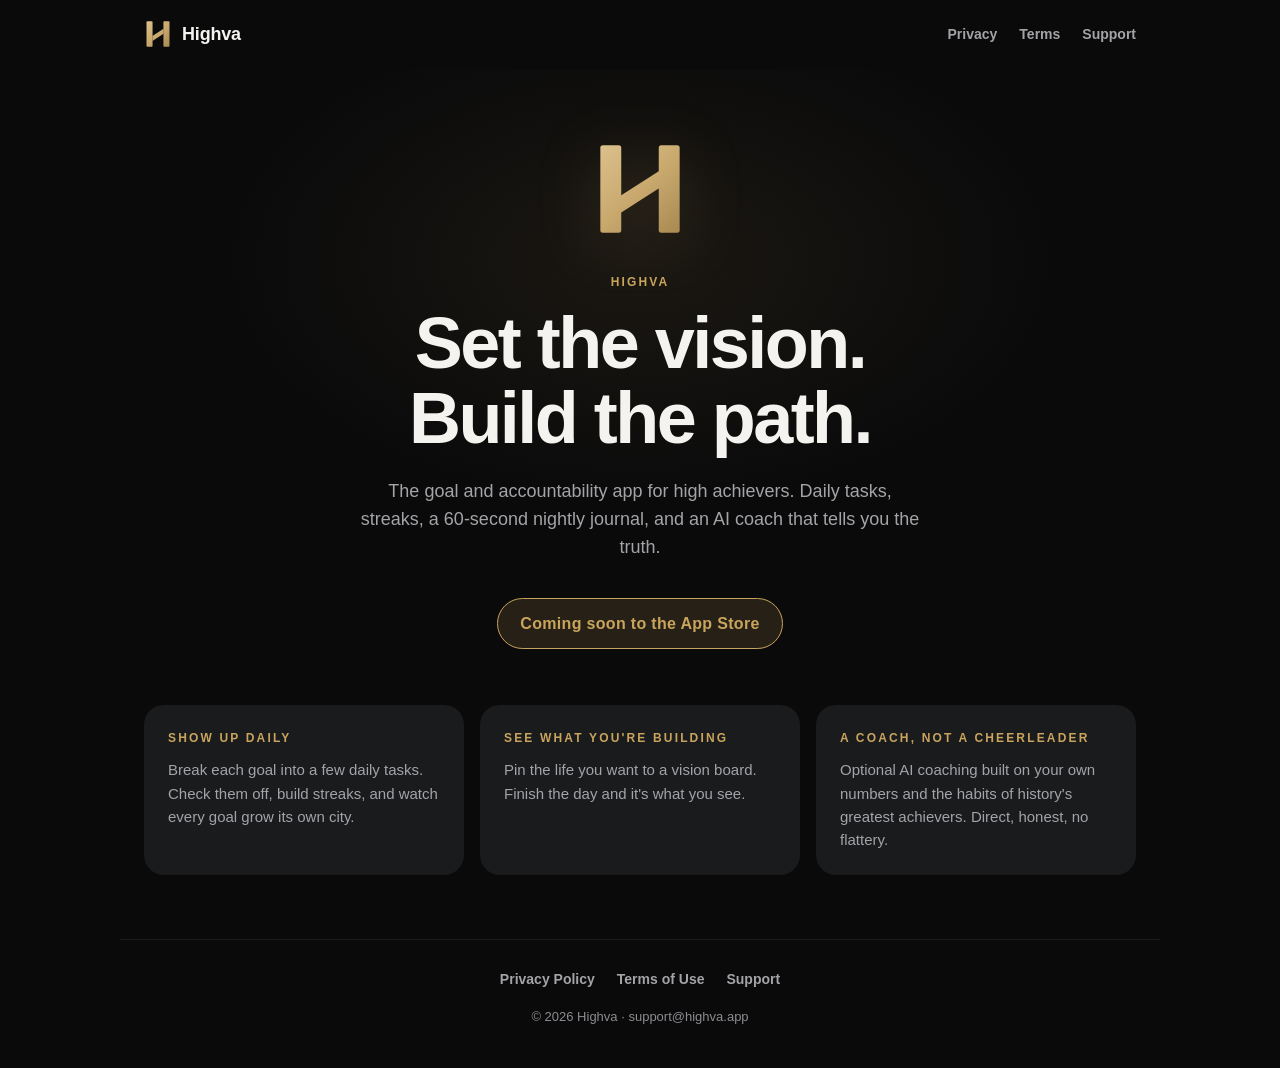
==== index.html @ 2192c6dd "Highva website: home, privacy, terms, support Co-Authored-By: Claude Opus 5.5 <noreply@anthropic.com" ====
<!doctype html>
<html lang="en">
<head>
<meta charset="utf-8">
<meta name="viewport" content="width=device-width, initial-scale=1">
<title>Highva</title>
<meta name="description" content="Set the vision. Build the path. An AI-powered goal and accountability app for iPhone, coming soon to the App Store.">
<meta name="theme-color" content="#0A0A0B">
<meta name="color-scheme" content="dark">
<link rel="canonical" href="https://highva.app/">
<meta property="og:title" content="Highva">
<meta property="og:description" content="Set the vision. Build the path. An AI-powered goal and accountability app for iPhone, coming soon to the App Store.">
<meta property="og:url" content="https://highva.app/">
<meta property="og:type" content="website">
<link rel="icon" href="assets/favicon.svg" type="image/svg+xml">
<link rel="stylesheet" href="assets/style.css">
</head>
<body>
<header class="top">
  <a class="brand" href="./" aria-label="Highva home"><img src="assets/mark.svg" alt="" width="28" height="28"><span>Highva</span></a>
  <nav><a href="privacy/">Privacy</a><a href="terms/">Terms</a><a href="support/">Support</a></nav>
</header>
<main class="home">
<section class="hero">
  <img class="hero-mark" src="assets/mark.svg" alt="" width="88" height="88">
  <p class="eyebrow">Highva</p>
  <h1>Set the vision.<br>Build the path.</h1>
  <p class="pitch">The goal and accountability app for high achievers. Daily tasks, streaks, a 60-second nightly journal, and an AI coach that tells you the truth.</p>
  <p class="soon">Coming soon to the App Store</p>
</section>

<section class="features" aria-label="What Highva does">
  <div class="feature">
    <p class="label">Show up daily</p>
    <p>Break each goal into a few daily tasks. Check them off, build streaks, and watch every goal grow its own city.</p>
  </div>
  <div class="feature">
    <p class="label">See what you're building</p>
    <p>Pin the life you want to a vision board. Finish the day and it's what you see.</p>
  </div>
  <div class="feature">
    <p class="label">A coach, not a cheerleader</p>
    <p>Optional AI coaching built on your own numbers and the habits of history's greatest achievers. Direct, honest, no flattery.</p>
  </div>
</section>
</main>
<footer class="bottom">
  <nav><a href="privacy/">Privacy Policy</a><a href="terms/">Terms of Use</a><a href="support/">Support</a></nav>
  <p>© 2026 Highva · <a href="mailto:support@highva.app">support@highva.app</a></p>
</footer>
</body>
</html>
---- assets/style.css ----
/* Highva website — the app's dark look: matte black, gunmetal cards, one brushed gold. */

:root {
  --bg: #0a0a0b;
  --surface: #1a1b1d;
  --surface-high: #24252a;
  --hairline: rgba(255, 255, 255, 0.07);
  --text: #f4f3ef;
  --muted: #a3a3a8;
  --faint: #8c8c91;
  --gold: #c9a45c;
  --gold-soft: rgba(201, 164, 92, 0.14);
  --on-gold: #0a0a0b;
  --font: -apple-system, BlinkMacSystemFont, "SF Pro Text", "Segoe UI", Roboto, Helvetica, Arial, sans-serif;
  --display: -apple-system, BlinkMacSystemFont, "SF Pro Display", "Segoe UI", Roboto, Helvetica, Arial, sans-serif;
  --gutter: 24px;
  --measure: 720px;
}

* { box-sizing: border-box; }

html { -webkit-text-size-adjust: 100%; }

body {
  margin: 0;
  min-height: 100vh;
  display: flex;
  flex-direction: column;
  background: var(--bg);
  color: var(--text);
  font: 16px/1.6 var(--font);
  -webkit-font-smoothing: antialiased;
}

a { color: var(--gold); text-decoration: none; }
a:hover { text-decoration: underline; text-underline-offset: 3px; }
a:focus-visible, summary:focus-visible { outline: 2px solid var(--gold); outline-offset: 3px; border-radius: 6px; }

/* ── Header and footer ── */
.top, .bottom {
  width: 100%;
  max-width: 1040px;
  margin: 0 auto;
  padding: 20px var(--gutter);
  display: flex;
  align-items: center;
  justify-content: space-between;
  gap: 16px;
}
.brand { display: flex; align-items: center; gap: 10px; color: var(--text); font-weight: 800; letter-spacing: -0.01em; font-size: 18px; }
.brand:hover { text-decoration: none; }
.top nav, .bottom nav { display: flex; gap: 22px; flex-wrap: wrap; }
.top nav a, .bottom nav a { color: var(--muted); font-size: 14px; font-weight: 600; }
.top nav a[aria-current="page"] { color: var(--gold); }
.bottom { flex-direction: column; align-items: center; border-top: 1px solid var(--hairline); margin-top: 64px; padding-top: 28px; padding-bottom: 40px; }
.bottom p { margin: 0; color: var(--faint); font-size: 13px; }
.bottom p a { color: var(--faint); }

main { flex: 1; width: 100%; margin: 0 auto; padding: 0 var(--gutter); }

/* ── Home ── */
.home { max-width: 1040px; }
.hero {
  text-align: center;
  padding: 72px 0 56px;
  background: radial-gradient(60% 55% at 50% 30%, rgba(201, 164, 92, 0.09), transparent 70%);
}
.hero-mark { width: 88px; height: auto; filter: drop-shadow(0 8px 30px rgba(201, 164, 92, 0.18)); }
.eyebrow, .label {
  margin: 0;
  text-transform: uppercase;
  letter-spacing: 0.18em;
  font-size: 12px;
  font-weight: 700;
  color: var(--gold);
}
.eyebrow { margin-top: 28px; }
.hero h1 {
  margin: 14px 0 0;
  font: 800 clamp(40px, 8vw, 72px)/1.04 var(--display);
  letter-spacing: -0.035em;
}
.pitch { max-width: 560px; margin: 22px auto 0; color: var(--muted); font-size: 18px; line-height: 1.55; }
.soon {
  display: inline-block;
  margin: 36px 0 0;
  padding: 12px 22px;
  border: 1px solid var(--gold);
  border-radius: 999px;
  background: var(--gold-soft);
  color: var(--gold);
  font-weight: 700;
  letter-spacing: 0.02em;
}
.features { display: grid; grid-template-columns: repeat(3, 1fr); gap: 16px; }
.feature { background: var(--surface); border-radius: 20px; padding: 24px; }
.feature p:last-child { margin: 10px 0 0; color: var(--muted); font-size: 15px; line-height: 1.55; }

/* ── Documents (Privacy, Terms, Support) ── */
.doc { max-width: var(--measure); }
.doc h1 { font: 800 clamp(32px, 6vw, 44px)/1.1 var(--display); letter-spacing: -0.03em; margin: 40px 0 20px; }
.doc h2 { font: 700 20px/1.3 var(--display); letter-spacing: -0.01em; margin: 40px 0 10px; padding-top: 22px; border-top: 1px solid var(--hairline); }
.doc p, .doc li { color: var(--muted); }
.doc strong { color: var(--text); font-weight: 650; }
.doc ul, .doc ol { padding-left: 22px; }
.doc li { margin: 6px 0; }
.doc li::marker { color: var(--gold); }
.fill { color: var(--text); border-bottom: 1px dashed var(--gold); }

.button {
  display: inline-block;
  margin-top: 6px;
  padding: 14px 22px;
  border-radius: 14px;
  background: var(--gold);
  color: var(--on-gold);
  font-weight: 700;
}
.button:hover { text-decoration: none; filter: brightness(1.06); }

details { background: var(--surface); border-radius: 16px; margin: 10px 0; }
summary { cursor: pointer; list-style: none; padding: 18px 48px 18px 20px; font-weight: 650; color: var(--text); position: relative; }
summary::-webkit-details-marker { display: none; }
summary::after { content: "+"; position: absolute; right: 20px; top: 50%; transform: translateY(-50%); color: var(--gold); font-size: 22px; font-weight: 400; }
details[open] summary::after { content: "–"; }
details p { margin: 0; padding: 0 20px 18px; }

/* ── Phones ── */
@media (max-width: 760px) {
  :root { --gutter: 16px; }
  .top { padding-top: 14px; padding-bottom: 14px; }
  .top nav { gap: 14px; }
  .hero { padding: 48px 0 40px; }
  .pitch { font-size: 17px; }
  .features { grid-template-columns: 1fr; }
}
@media (max-width: 380px) {
  .brand span { display: none; }
}
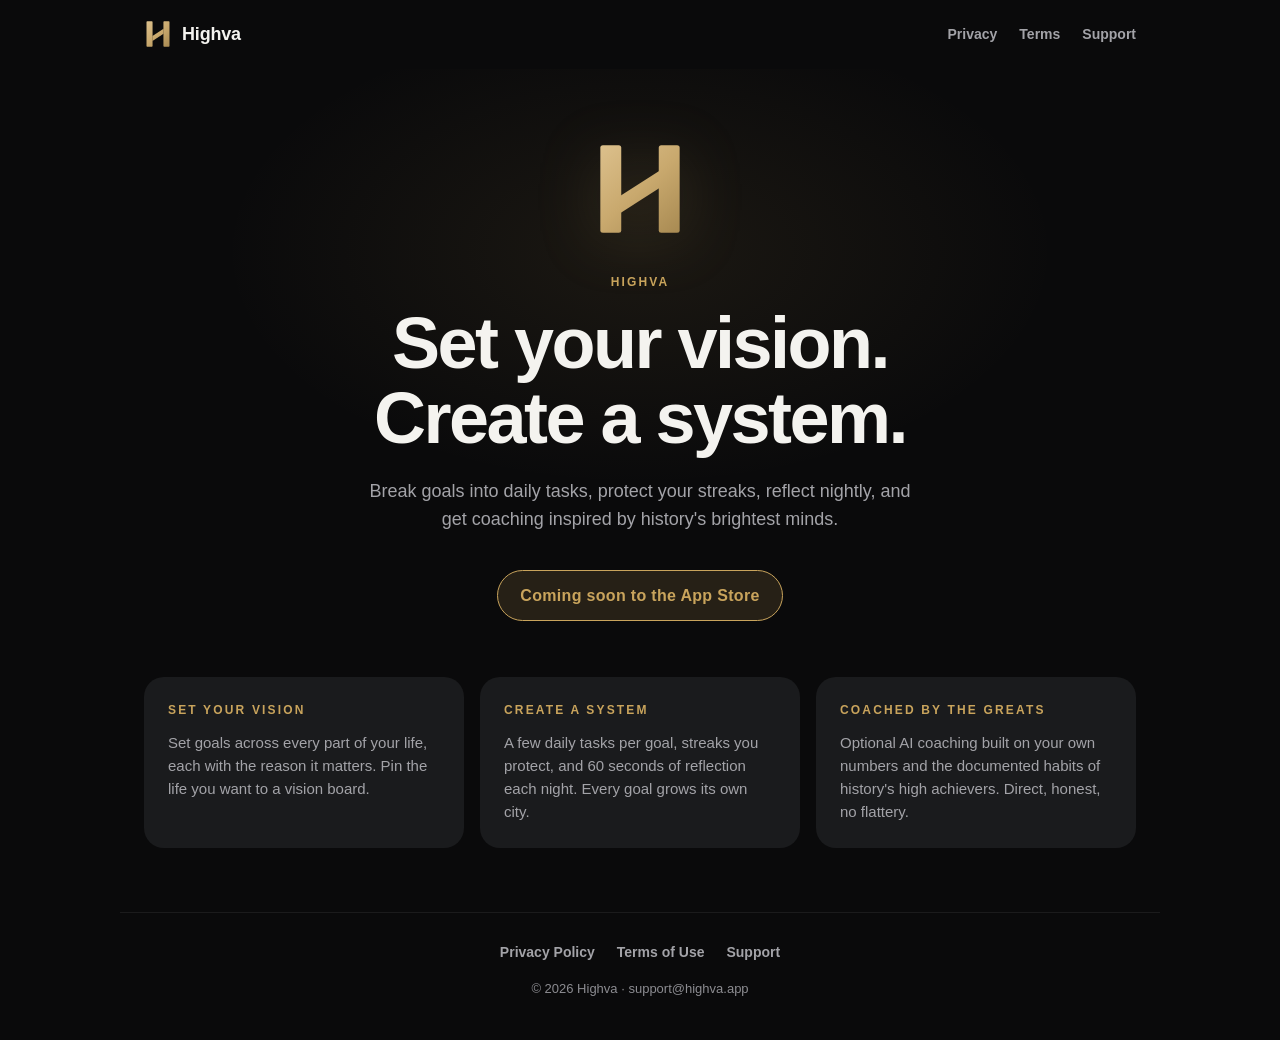
==== commit 13cb6d22: "Home: 'Set your vision. Create a system.', new pitch and feature cards Co-Authored-By: Claude Opus 5" ====
--- a/index.html
+++ b/index.html
@@ -4,12 +4,12 @@
 <meta charset="utf-8">
 <meta name="viewport" content="width=device-width, initial-scale=1">
 <title>Highva</title>
-<meta name="description" content="Set the vision. Build the path. An AI-powered goal and accountability app for iPhone, coming soon to the App Store.">
+<meta name="description" content="Set your vision. Create a system. Break goals into daily tasks, protect your streaks, reflect nightly, and get coaching inspired by history&#x27;s brightest minds. Coming soon to the App Store.">
 <meta name="theme-color" content="#0A0A0B">
 <meta name="color-scheme" content="dark">
 <link rel="canonical" href="https://highva.app/">
 <meta property="og:title" content="Highva">
-<meta property="og:description" content="Set the vision. Build the path. An AI-powered goal and accountability app for iPhone, coming soon to the App Store.">
+<meta property="og:description" content="Set your vision. Create a system. Break goals into daily tasks, protect your streaks, reflect nightly, and get coaching inspired by history&#x27;s brightest minds. Coming soon to the App Store.">
 <meta property="og:url" content="https://highva.app/">
 <meta property="og:type" content="website">
 <link rel="icon" href="assets/favicon.svg" type="image/svg+xml">
@@ -24,23 +24,23 @@
 <section class="hero">
   <img class="hero-mark" src="assets/mark.svg" alt="" width="88" height="88">
   <p class="eyebrow">Highva</p>
-  <h1>Set the vision.<br>Build the path.</h1>
-  <p class="pitch">The goal and accountability app for high achievers. Daily tasks, streaks, a 60-second nightly journal, and an AI coach that tells you the truth.</p>
+  <h1>Set your vision.<br>Create a system.</h1>
+  <p class="pitch">Break goals into daily tasks, protect your streaks, reflect nightly, and get coaching inspired by history's brightest minds.</p>
   <p class="soon">Coming soon to the App Store</p>
 </section>
 
 <section class="features" aria-label="What Highva does">
   <div class="feature">
-    <p class="label">Show up daily</p>
-    <p>Break each goal into a few daily tasks. Check them off, build streaks, and watch every goal grow its own city.</p>
+    <p class="label">Set your vision</p>
+    <p>Set goals across every part of your life, each with the reason it matters. Pin the life you want to a vision board.</p>
   </div>
   <div class="feature">
-    <p class="label">See what you're building</p>
-    <p>Pin the life you want to a vision board. Finish the day and it's what you see.</p>
+    <p class="label">Create a system</p>
+    <p>A few daily tasks per goal, streaks you protect, and 60 seconds of reflection each night. Every goal grows its own city.</p>
   </div>
   <div class="feature">
-    <p class="label">A coach, not a cheerleader</p>
-    <p>Optional AI coaching built on your own numbers and the habits of history's greatest achievers. Direct, honest, no flattery.</p>
+    <p class="label">Coached by the greats</p>
+    <p>Optional AI coaching built on your own numbers and the documented habits of history's high achievers. Direct, honest, no flattery.</p>
   </div>
 </section>
 </main>
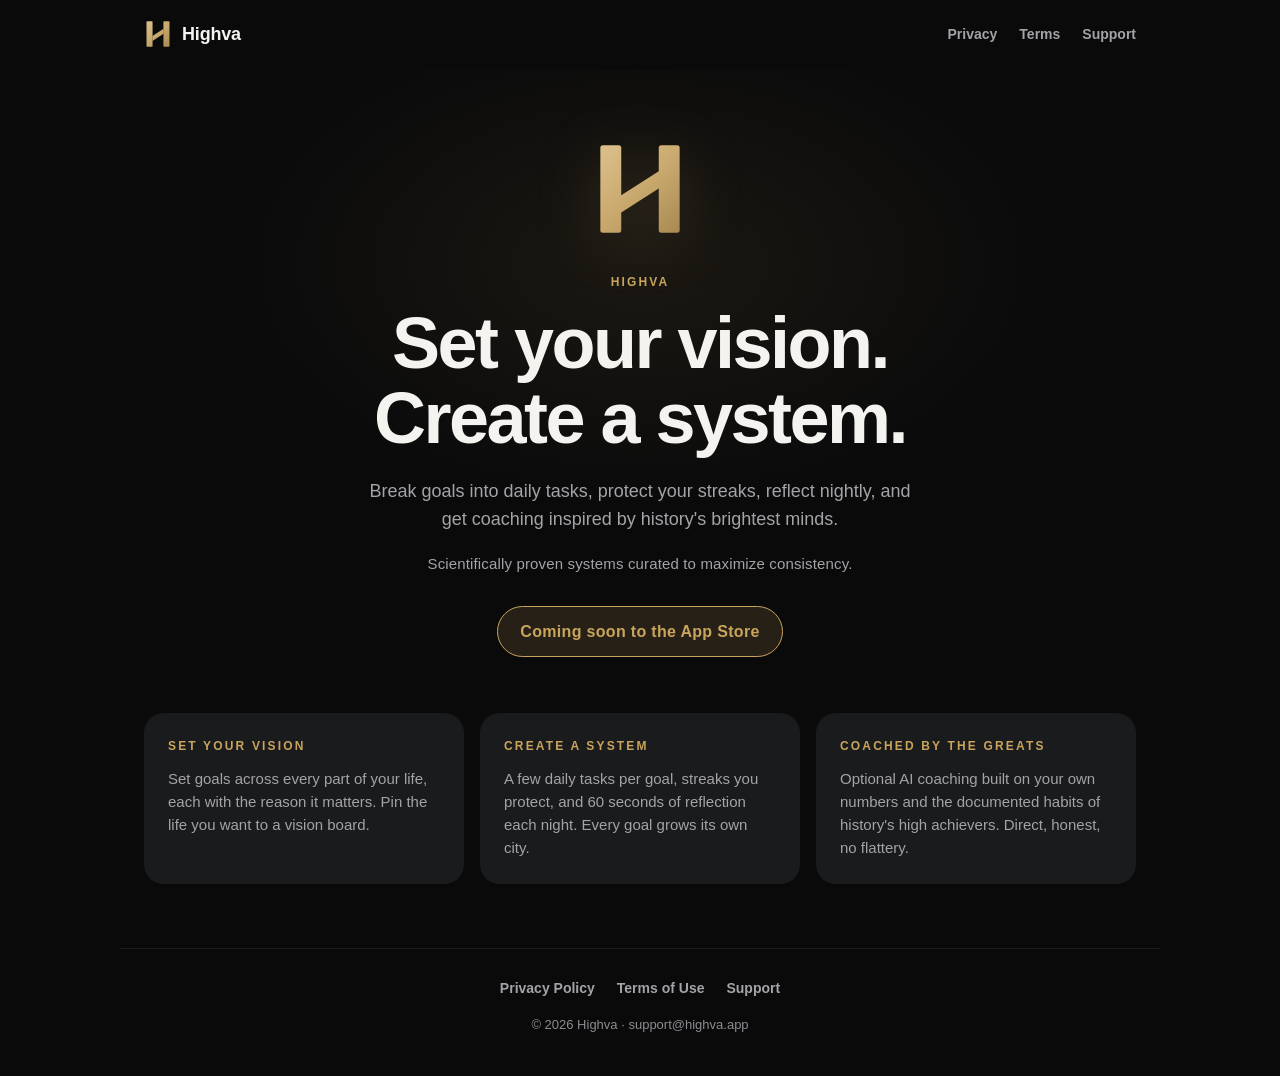
==== commit 882a42ae: "Home: 'Scientifically proven systems curated to maximize consistency.' Co-Authored-By: Claude Opus 5" ====
--- a/index.html
+++ b/index.html
@@ -26,6 +26,7 @@
   <p class="eyebrow">Highva</p>
   <h1>Set your vision.<br>Create a system.</h1>
   <p class="pitch">Break goals into daily tasks, protect your streaks, reflect nightly, and get coaching inspired by history's brightest minds.</p>
+  <p class="science">Scientifically proven systems curated to maximize consistency.</p>
   <p class="soon">Coming soon to the App Store</p>
 </section>
 
--- a/assets/style.css
+++ b/assets/style.css
@@ -81,9 +81,10 @@
   letter-spacing: -0.035em;
 }
 .pitch { max-width: 560px; margin: 22px auto 0; color: var(--muted); font-size: 18px; line-height: 1.55; }
+.science { max-width: 560px; margin: 18px auto 0; color: var(--muted); font-size: 15px; letter-spacing: 0.01em; }
 .soon {
   display: inline-block;
-  margin: 36px 0 0;
+  margin: 30px 0 0;
   padding: 12px 22px;
   border: 1px solid var(--gold);
   border-radius: 999px;
